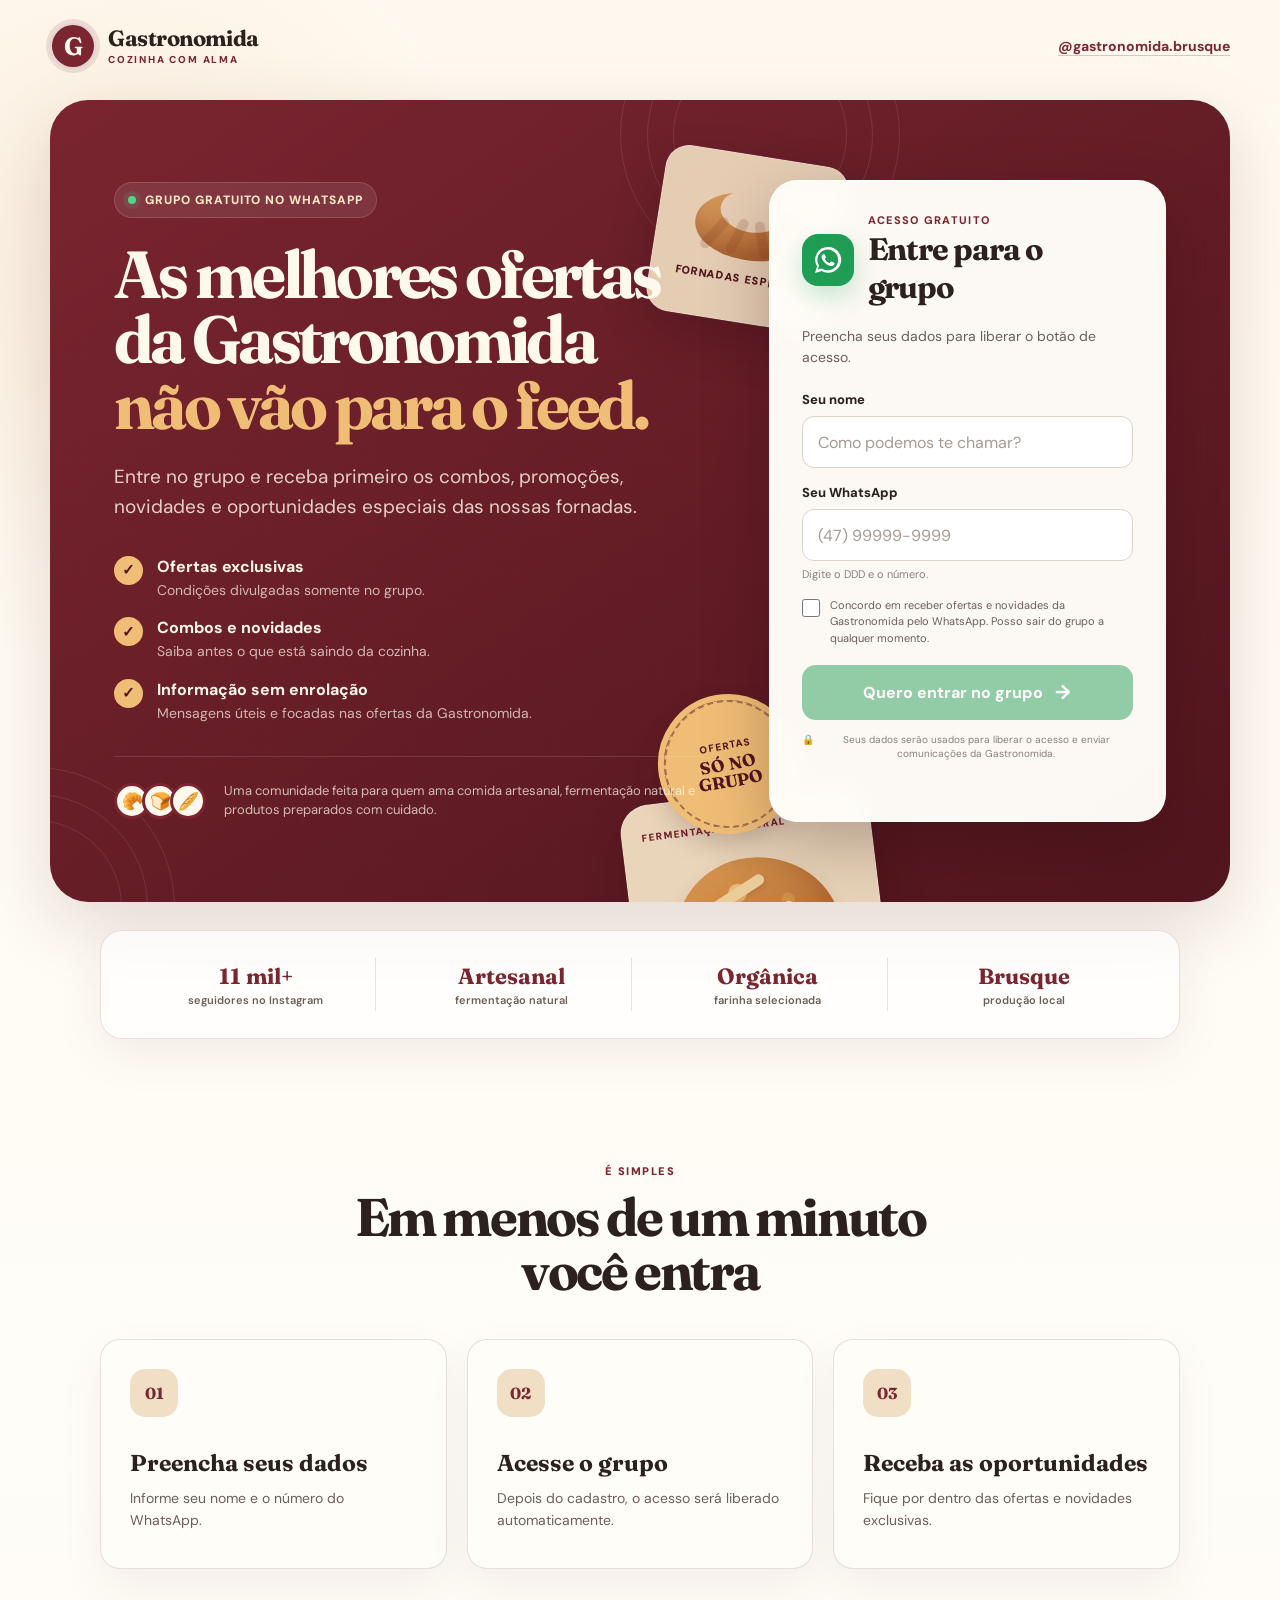
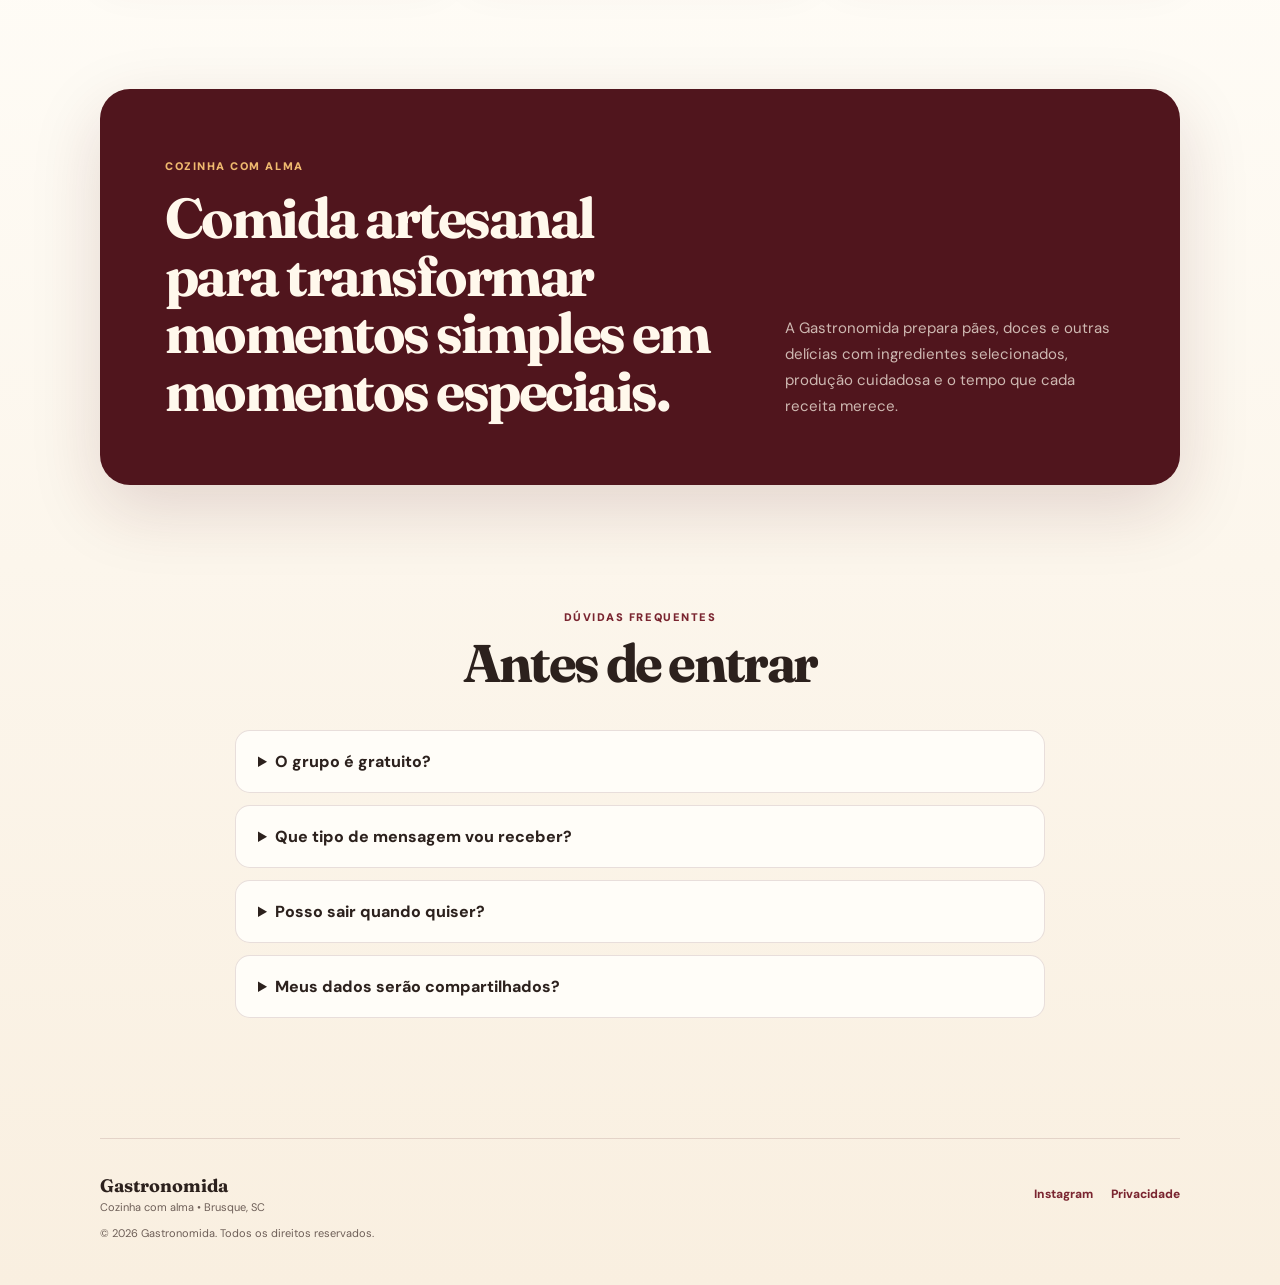
==== index.html @ 52306311 "Initial commit: landing page do grupo WhatsApp Gastronomida Landing page responsiva com formulário d" ====
<!DOCTYPE html>
<html lang="pt-BR">
<head>
  <meta charset="UTF-8">
  <meta name="viewport" content="width=device-width, initial-scale=1.0">
  <meta name="description" content="Entre no grupo exclusivo da Gastronomida e receba primeiro ofertas, combos, promoções e novidades das fornadas.">
  <meta name="theme-color" content="#7a2530">

  <meta property="og:title" content="Grupo exclusivo Gastronomida">
  <meta property="og:description" content="Ofertas, combos e novidades que chegam primeiro para quem está no grupo.">
  <meta property="og:type" content="website">

  <title>Grupo exclusivo | Gastronomida</title>

  <link rel="preconnect" href="https://fonts.googleapis.com">
  <link rel="preconnect" href="https://fonts.gstatic.com" crossorigin>
  <link href="https://fonts.googleapis.com/css2?family=DM+Sans:wght@400;500;600;700&family=Fraunces:opsz,wght@9..144,600;9..144,700&display=swap" rel="stylesheet">

  <link rel="stylesheet" href="styles.css">
</head>

<body>
  <noscript>
    <div class="noscript">
      Ative o JavaScript no navegador para preencher o cadastro e acessar o grupo.
    </div>
  </noscript>

  <header class="topbar">
    <a class="brand" href="https://www.instagram.com/gastronomida.brusque/" target="_blank" rel="noopener noreferrer" aria-label="Abrir o Instagram da Gastronomida">
      <span class="brand-mark" aria-hidden="true">G</span>
      <span class="brand-text">
        <strong>Gastronomida</strong>
        <small>Cozinha com alma</small>
      </span>
    </a>

    <a class="instagram-link" href="https://www.instagram.com/gastronomida.brusque/" target="_blank" rel="noopener noreferrer">
      @gastronomida.brusque
    </a>
  </header>

  <main>
    <section class="hero" aria-labelledby="hero-title">
      <div class="hero-copy">
        <div class="eyebrow">
          <span class="eyebrow-dot"></span>
          Grupo gratuito no WhatsApp
        </div>

        <h1 id="hero-title">
          As melhores ofertas da Gastronomida
          <em>não vão para o feed.</em>
        </h1>

        <p class="hero-subtitle">
          Entre no grupo e receba primeiro os combos, promoções, novidades
          e oportunidades especiais das nossas fornadas.
        </p>

        <ul class="benefit-list" aria-label="Vantagens do grupo">
          <li>
            <span class="check" aria-hidden="true">✓</span>
            <div>
              <strong>Ofertas exclusivas</strong>
              <span>Condições divulgadas somente no grupo.</span>
            </div>
          </li>
          <li>
            <span class="check" aria-hidden="true">✓</span>
            <div>
              <strong>Combos e novidades</strong>
              <span>Saiba antes o que está saindo da cozinha.</span>
            </div>
          </li>
          <li>
            <span class="check" aria-hidden="true">✓</span>
            <div>
              <strong>Informação sem enrolação</strong>
              <span>Mensagens úteis e focadas nas ofertas da Gastronomida.</span>
            </div>
          </li>
        </ul>

        <div class="trust-row">
          <div class="avatar-stack" aria-hidden="true">
            <span>🥐</span>
            <span>🍞</span>
            <span>🥖</span>
          </div>
          <p>
            Uma comunidade feita para quem ama comida artesanal,
            fermentação natural e produtos preparados com cuidado.
          </p>
        </div>
      </div>

      <aside class="form-card" aria-labelledby="form-title">
        <div class="form-card-header">
          <span class="whatsapp-badge" aria-hidden="true">
            <svg viewBox="0 0 32 32" role="img">
              <path fill="currentColor" d="M16.02 3A12.8 12.8 0 0 0 5.03 22.36L3 29l6.82-1.95A12.9 12.9 0 1 0 16.02 3Zm0 23.35c-2.02 0-3.99-.58-5.68-1.68l-.4-.24-4.05 1.16 1.2-3.93-.27-.41a10.38 10.38 0 1 1 9.2 5.1Zm5.7-7.78c-.31-.16-1.85-.91-2.14-1.02-.28-.1-.49-.16-.7.16-.2.31-.8 1.02-.98 1.23-.18.21-.36.24-.67.08-.31-.16-1.32-.49-2.52-1.56a9.42 9.42 0 0 1-1.75-2.18c-.18-.31-.02-.48.14-.64.14-.14.31-.36.47-.55.15-.18.2-.31.31-.52.1-.21.05-.39-.03-.55-.08-.16-.7-1.68-.95-2.3-.25-.6-.51-.52-.7-.53h-.6c-.21 0-.55.08-.83.39-.29.31-1.1 1.07-1.1 2.62 0 1.54 1.13 3.03 1.28 3.24.16.21 2.22 3.39 5.38 4.75.75.32 1.34.52 1.8.66.76.24 1.44.21 1.99.13.61-.09 1.85-.76 2.11-1.49.26-.73.26-1.36.18-1.49-.08-.13-.29-.21-.6-.36Z"/>
            </svg>
          </span>

          <div>
            <p class="form-kicker">Acesso gratuito</p>
            <h2 id="form-title">Entre para o grupo</h2>
          </div>
        </div>

        <p class="form-intro">
          Preencha seus dados para liberar o botão de acesso.
        </p>

        <form id="lead-form" novalidate>
          <div class="field">
            <label for="name">Seu nome</label>
            <input
              id="name"
              name="name"
              type="text"
              autocomplete="name"
              placeholder="Como podemos te chamar?"
              minlength="2"
              maxlength="80"
              required
              aria-describedby="name-error"
            >
            <small class="field-error" id="name-error" aria-live="polite"></small>
          </div>

          <div class="field">
            <label for="phone">Seu WhatsApp</label>
            <input
              id="phone"
              name="phone"
              type="tel"
              inputmode="numeric"
              autocomplete="tel"
              placeholder="(47) 99999-9999"
              maxlength="15"
              required
              aria-describedby="phone-help phone-error"
            >
            <small class="field-help" id="phone-help">Digite o DDD e o número.</small>
            <small class="field-error" id="phone-error" aria-live="polite"></small>
          </div>

          <div class="consent-row">
            <input id="consent" name="consent" type="checkbox" required>
            <label for="consent">
              Concordo em receber ofertas e novidades da Gastronomida pelo WhatsApp.
              Posso sair do grupo a qualquer momento.
            </label>
          </div>

          <div class="honeypot" aria-hidden="true">
            <label for="website">Não preencha este campo</label>
            <input id="website" name="website" type="text" tabindex="-1" autocomplete="off">
          </div>

          <button class="submit-button" id="submit-button" type="submit" disabled>
            <span class="button-label">Quero entrar no grupo</span>
            <span class="button-icon" aria-hidden="true">→</span>
            <span class="button-loader" aria-hidden="true"></span>
          </button>

          <p class="secure-note">
            <span aria-hidden="true">🔒</span>
            Seus dados serão usados para liberar o acesso e enviar comunicações da Gastronomida.
          </p>

          <div class="form-message" id="form-message" role="status" aria-live="polite"></div>
        </form>
      </aside>

      <div class="hero-art" aria-hidden="true">
        <span class="grain grain-one"></span>
        <span class="grain grain-two"></span>

        <div class="bread-card bread-card-main">
          <span class="bread-label">Fermentação natural</span>
          <div class="bread bread-round">
            <i></i><i></i><i></i>
          </div>
          <span class="bread-caption">Feito com tempo, cuidado e alma.</span>
        </div>

        <div class="bread-card bread-card-small">
          <div class="croissant">
            <i></i><i></i><i></i><i></i>
          </div>
          <span>Fornadas especiais</span>
        </div>

        <div class="floating-stamp">
          <span>OFERTAS</span>
          <strong>SÓ NO GRUPO</strong>
        </div>
      </div>
    </section>

    <section class="social-proof" aria-label="Destaques da Gastronomida">
      <article>
        <strong>11 mil+</strong>
        <span>seguidores no Instagram</span>
      </article>
      <article>
        <strong>Artesanal</strong>
        <span>fermentação natural</span>
      </article>
      <article>
        <strong>Orgânica</strong>
        <span>farinha selecionada</span>
      </article>
      <article>
        <strong>Brusque</strong>
        <span>produção local</span>
      </article>
    </section>

    <section class="how-it-works" aria-labelledby="how-title">
      <div class="section-heading">
        <span>É simples</span>
        <h2 id="how-title">Em menos de um minuto você entra</h2>
      </div>

      <div class="steps">
        <article>
          <span class="step-number">01</span>
          <h3>Preencha seus dados</h3>
          <p>Informe seu nome e o número do WhatsApp.</p>
        </article>

        <article>
          <span class="step-number">02</span>
          <h3>Acesse o grupo</h3>
          <p>Depois do cadastro, o acesso será liberado automaticamente.</p>
        </article>

        <article>
          <span class="step-number">03</span>
          <h3>Receba as oportunidades</h3>
          <p>Fique por dentro das ofertas e novidades exclusivas.</p>
        </article>
      </div>
    </section>

    <section class="brand-section">
      <div>
        <span class="section-tag">Cozinha com alma</span>
        <h2>Comida artesanal para transformar momentos simples em momentos especiais.</h2>
      </div>

      <p>
        A Gastronomida prepara pães, doces e outras delícias com ingredientes
        selecionados, produção cuidadosa e o tempo que cada receita merece.
      </p>
    </section>

    <section class="faq" aria-labelledby="faq-title">
      <div class="section-heading">
        <span>Dúvidas frequentes</span>
        <h2 id="faq-title">Antes de entrar</h2>
      </div>

      <div class="faq-list">
        <details>
          <summary>O grupo é gratuito?</summary>
          <p>Sim. O acesso ao grupo é gratuito.</p>
        </details>

        <details>
          <summary>Que tipo de mensagem vou receber?</summary>
          <p>Ofertas, combos, promoções, novidades e informações relacionadas à Gastronomida.</p>
        </details>

        <details>
          <summary>Posso sair quando quiser?</summary>
          <p>Sim. Você pode sair do grupo diretamente pelo WhatsApp a qualquer momento.</p>
        </details>

        <details>
          <summary>Meus dados serão compartilhados?</summary>
          <p>
            Os dados informados devem ser usados pela Gastronomida para gerenciar o acesso
            e as comunicações desta ação, conforme a política de privacidade adotada pela empresa.
          </p>
        </details>
      </div>
    </section>
  </main>

  <footer>
    <div>
      <strong>Gastronomida</strong>
      <span>Cozinha com alma • Brusque, SC</span>
    </div>

    <div class="footer-links">
      <a href="https://www.instagram.com/gastronomida.brusque/" target="_blank" rel="noopener noreferrer">Instagram</a>
      <button type="button" id="privacy-button">Privacidade</button>
    </div>

    <small>© <span id="current-year"></span> Gastronomida. Todos os direitos reservados.</small>
  </footer>

  <div class="modal" id="privacy-modal" aria-hidden="true" role="dialog" aria-modal="true" aria-labelledby="privacy-title">
    <div class="modal-backdrop" data-close-modal></div>
    <div class="modal-content">
      <button class="modal-close" type="button" aria-label="Fechar" data-close-modal>×</button>
      <h2 id="privacy-title">Aviso de privacidade</h2>
      <p>
        Ao enviar o formulário, você autoriza a Gastronomida a utilizar seu nome,
        telefone e dados de origem da campanha para liberar o acesso ao grupo,
        mensurar esta ação e enviar ofertas e novidades pelo WhatsApp.
      </p>
      <p>
        Você pode deixar o grupo a qualquer momento. Para solicitar correção ou
        exclusão dos dados armazenados, entre em contato com a Gastronomida pelo Instagram.
      </p>
      <button class="secondary-button" type="button" data-close-modal>Entendi</button>
    </div>
  </div>

  <div class="modal" id="success-modal" aria-hidden="true" role="dialog" aria-modal="true" aria-labelledby="success-title">
    <div class="modal-backdrop"></div>
    <div class="modal-content success-content">
      <span class="success-icon" aria-hidden="true">✓</span>
      <h2 id="success-title">Cadastro realizado!</h2>
      <p>Estamos abrindo o grupo do WhatsApp para você.</p>
      <p class="countdown-text">
        Redirecionamento em <strong id="countdown">3</strong> segundos.
      </p>
      <a class="submit-button manual-access" id="manual-access" href="#" rel="noopener">
        Entrar no grupo agora
        <span aria-hidden="true">→</span>
      </a>
    </div>
  </div>

  <script src="script.js"></script>
</body>
</html>
---- styles.css ----
:root {
  --wine: #7a2530;
  --wine-dark: #50151d;
  --wine-soft: #a94954;
  --cream: #fff8ec;
  --cream-dark: #f1dfc5;
  --paper: #fffdf8;
  --ink: #2c211d;
  --muted: #6d5e57;
  --gold: #c8893d;
  --green: #1f9d55;
  --green-dark: #14743e;
  --line: rgba(80, 21, 29, 0.13);
  --shadow: 0 24px 70px rgba(80, 21, 29, 0.15);
  --radius-lg: 32px;
  --radius-md: 20px;
  --radius-sm: 12px;
  --font-body: "DM Sans", sans-serif;
  --font-display: "Fraunces", serif;
}

* {
  box-sizing: border-box;
}

html {
  scroll-behavior: smooth;
}

body {
  margin: 0;
  color: var(--ink);
  background:
    radial-gradient(circle at 10% 10%, rgba(200, 137, 61, 0.12), transparent 24rem),
    linear-gradient(180deg, #fff9ef 0%, #fffdf8 50%, #f9efe0 100%);
  font-family: var(--font-body);
  -webkit-font-smoothing: antialiased;
}

body.modal-open {
  overflow: hidden;
}

button,
input {
  font: inherit;
}

a {
  color: inherit;
}

.noscript {
  padding: 12px 20px;
  color: white;
  background: var(--wine-dark);
  text-align: center;
  font-weight: 700;
}

.topbar {
  width: min(1180px, calc(100% - 40px));
  margin: 0 auto;
  min-height: 92px;
  display: flex;
  align-items: center;
  justify-content: space-between;
  gap: 24px;
}

.brand {
  display: inline-flex;
  align-items: center;
  gap: 12px;
  text-decoration: none;
}

.brand-mark {
  width: 46px;
  height: 46px;
  border-radius: 50%;
  display: grid;
  place-items: center;
  color: var(--cream);
  background: var(--wine);
  border: 2px solid rgba(255, 255, 255, 0.8);
  box-shadow: 0 0 0 4px rgba(122, 37, 48, 0.12);
  font-family: var(--font-display);
  font-size: 25px;
  font-weight: 700;
}

.brand-text {
  display: grid;
  line-height: 1;
}

.brand-text strong {
  font-family: var(--font-display);
  font-size: 22px;
  letter-spacing: -0.02em;
}

.brand-text small {
  margin-top: 6px;
  color: var(--wine);
  font-size: 10px;
  font-weight: 800;
  letter-spacing: 0.18em;
  text-transform: uppercase;
}

.instagram-link {
  color: var(--wine);
  font-size: 14px;
  font-weight: 700;
  text-decoration: none;
  border-bottom: 1px solid rgba(122, 37, 48, 0.25);
}

.hero {
  position: relative;
  isolation: isolate;
  width: min(1180px, calc(100% - 40px));
  min-height: 700px;
  margin: 8px auto 0;
  padding: 80px 64px;
  display: grid;
  grid-template-columns: minmax(0, 1.07fr) minmax(360px, 0.72fr);
  gap: 64px;
  align-items: center;
  overflow: hidden;
  color: var(--cream);
  background:
    linear-gradient(145deg, rgba(122, 37, 48, 0.98), rgba(80, 21, 29, 0.98)),
    var(--wine);
  border-radius: 38px;
  box-shadow: var(--shadow);
}

.hero::before {
  content: "";
  position: absolute;
  z-index: -2;
  inset: 0;
  opacity: 0.28;
  background-image:
    linear-gradient(90deg, rgba(255,255,255,.025) 1px, transparent 1px),
    linear-gradient(rgba(255,255,255,.025) 1px, transparent 1px);
  background-size: 36px 36px;
}

.hero-copy {
  position: relative;
  z-index: 3;
}

.eyebrow {
  width: fit-content;
  margin-bottom: 24px;
  padding: 9px 13px;
  display: flex;
  align-items: center;
  gap: 9px;
  color: #ffe9c8;
  background: rgba(255, 255, 255, 0.09);
  border: 1px solid rgba(255, 255, 255, 0.13);
  border-radius: 999px;
  font-size: 12px;
  font-weight: 800;
  letter-spacing: 0.08em;
  text-transform: uppercase;
}

.eyebrow-dot {
  width: 8px;
  height: 8px;
  border-radius: 50%;
  background: #54d484;
  box-shadow: 0 0 0 5px rgba(84, 212, 132, 0.12);
}

h1,
h2,
h3,
p {
  margin-top: 0;
}

.hero h1 {
  max-width: 650px;
  margin-bottom: 24px;
  font-family: var(--font-display);
  font-size: clamp(48px, 5.2vw, 75px);
  line-height: 0.98;
  letter-spacing: -0.055em;
}

.hero h1 em {
  display: block;
  color: #f0bd76;
  font-style: normal;
}

.hero-subtitle {
  max-width: 590px;
  margin-bottom: 34px;
  color: rgba(255, 248, 236, 0.82);
  font-size: 19px;
  line-height: 1.58;
}

.benefit-list {
  max-width: 570px;
  margin: 0;
  padding: 0;
  display: grid;
  gap: 17px;
  list-style: none;
}

.benefit-list li {
  display: flex;
  gap: 14px;
  align-items: flex-start;
}

.check {
  flex: 0 0 auto;
  width: 29px;
  height: 29px;
  display: grid;
  place-items: center;
  color: var(--wine-dark);
  background: #f0bd76;
  border-radius: 50%;
  font-size: 15px;
  font-weight: 900;
}

.benefit-list div {
  display: grid;
  gap: 3px;
}

.benefit-list strong {
  font-size: 16px;
}

.benefit-list span:not(.check) {
  color: rgba(255, 248, 236, 0.7);
  font-size: 14px;
  line-height: 1.45;
}

.trust-row {
  max-width: 590px;
  margin-top: 33px;
  padding-top: 25px;
  display: flex;
  gap: 18px;
  align-items: center;
  border-top: 1px solid rgba(255, 255, 255, 0.12);
}

.trust-row p {
  margin-bottom: 0;
  color: rgba(255, 248, 236, 0.72);
  font-size: 13px;
  line-height: 1.45;
}

.avatar-stack {
  display: flex;
  flex: 0 0 auto;
}

.avatar-stack span {
  width: 36px;
  height: 36px;
  margin-left: -8px;
  display: grid;
  place-items: center;
  background: var(--cream);
  border: 3px solid var(--wine);
  border-radius: 50%;
  font-size: 17px;
}

.avatar-stack span:first-child {
  margin-left: 0;
}

.form-card {
  position: relative;
  z-index: 4;
  padding: 32px;
  color: var(--ink);
  background: rgba(255, 253, 248, 0.98);
  border: 1px solid rgba(255, 255, 255, 0.65);
  border-radius: 28px;
  box-shadow: 0 24px 65px rgba(35, 8, 13, 0.26);
  backdrop-filter: blur(14px);
}

.form-card-header {
  display: flex;
  gap: 14px;
  align-items: center;
}

.whatsapp-badge {
  flex: 0 0 auto;
  width: 52px;
  height: 52px;
  padding: 10px;
  display: grid;
  place-items: center;
  color: white;
  background: var(--green);
  border-radius: 16px;
  box-shadow: 0 10px 24px rgba(31, 157, 85, 0.24);
}

.whatsapp-badge svg {
  width: 100%;
  height: 100%;
}

.form-kicker {
  margin-bottom: 3px;
  color: var(--wine);
  font-size: 11px;
  font-weight: 800;
  letter-spacing: 0.12em;
  text-transform: uppercase;
}

.form-card h2 {
  margin-bottom: 0;
  font-family: var(--font-display);
  font-size: 31px;
  letter-spacing: -0.035em;
}

.form-intro {
  margin: 20px 0 23px;
  color: var(--muted);
  font-size: 14px;
  line-height: 1.5;
}

.field {
  margin-bottom: 16px;
}

.field label {
  margin-bottom: 8px;
  display: block;
  font-size: 13px;
  font-weight: 800;
}

.field input {
  width: 100%;
  height: 52px;
  padding: 0 15px;
  color: var(--ink);
  background: #fff;
  border: 1px solid #ded3c8;
  border-radius: var(--radius-sm);
  outline: none;
  transition: border-color 160ms ease, box-shadow 160ms ease, transform 160ms ease;
}

.field input::placeholder {
  color: #a89b92;
}

.field input:focus {
  border-color: var(--wine-soft);
  box-shadow: 0 0 0 4px rgba(122, 37, 48, 0.1);
}

.field input.is-invalid {
  border-color: #b52e35;
  box-shadow: 0 0 0 4px rgba(181, 46, 53, 0.08);
}

.field-help,
.field-error {
  margin-top: 6px;
  display: block;
  font-size: 11px;
}

.field-help {
  color: #8e8179;
}

.field-error {
  color: #a5222a;
  font-weight: 700;
}

.consent-row {
  margin: 5px 0 19px;
  display: grid;
  grid-template-columns: 18px 1fr;
  gap: 10px;
  align-items: flex-start;
}

.consent-row input {
  width: 18px;
  height: 18px;
  margin: 2px 0 0;
  accent-color: var(--wine);
}

.consent-row label {
  color: var(--muted);
  font-size: 11px;
  line-height: 1.48;
}

.honeypot {
  position: absolute !important;
  width: 1px !important;
  height: 1px !important;
  overflow: hidden !important;
  clip: rect(0, 0, 0, 0) !important;
  white-space: nowrap !important;
}

.submit-button {
  width: 100%;
  min-height: 55px;
  padding: 0 18px;
  display: flex;
  align-items: center;
  justify-content: center;
  gap: 12px;
  color: #fff;
  background: var(--green);
  border: 0;
  border-radius: 14px;
  box-shadow: 0 12px 28px rgba(31, 157, 85, 0.25);
  cursor: pointer;
  font-weight: 800;
  text-decoration: none;
  transition: transform 160ms ease, background 160ms ease, opacity 160ms ease, box-shadow 160ms ease;
}

.submit-button:not(:disabled):hover {
  transform: translateY(-2px);
  background: var(--green-dark);
  box-shadow: 0 16px 34px rgba(31, 157, 85, 0.3);
}

.submit-button:disabled {
  opacity: 0.48;
  cursor: not-allowed;
  box-shadow: none;
}

.button-icon {
  font-size: 20px;
  transition: transform 160ms ease;
}

.submit-button:not(:disabled):hover .button-icon {
  transform: translateX(3px);
}

.button-loader {
  width: 19px;
  height: 19px;
  display: none;
  border: 2px solid rgba(255,255,255,.45);
  border-top-color: white;
  border-radius: 50%;
  animation: spin 700ms linear infinite;
}

.submit-button.is-loading .button-label,
.submit-button.is-loading .button-icon {
  display: none;
}

.submit-button.is-loading .button-loader {
  display: block;
}

@keyframes spin {
  to { transform: rotate(360deg); }
}

.secure-note {
  margin: 13px auto 0;
  display: flex;
  justify-content: center;
  gap: 6px;
  color: #8b7f77;
  font-size: 10px;
  line-height: 1.4;
  text-align: center;
}

.form-message {
  min-height: 18px;
  margin-top: 10px;
  color: #a5222a;
  font-size: 12px;
  font-weight: 700;
  text-align: center;
}

.hero-art {
  position: absolute;
  z-index: 1;
  inset: 0;
  pointer-events: none;
  overflow: hidden;
}

.grain {
  position: absolute;
  width: 280px;
  height: 280px;
  border: 1px solid rgba(255,255,255,.1);
  border-radius: 50%;
}

.grain::before,
.grain::after {
  content: "";
  position: absolute;
  border: inherit;
  border-radius: inherit;
}

.grain::before {
  inset: 26px;
}

.grain::after {
  inset: 52px;
}

.grain-one {
  top: -105px;
  right: 28%;
}

.grain-two {
  left: -155px;
  bottom: -145px;
}

.bread-card {
  position: absolute;
  color: var(--ink);
  background: #f6e5c7;
  border: 1px solid rgba(255,255,255,.4);
  box-shadow: 0 18px 50px rgba(28, 5, 10, 0.24);
  transform: rotate(-7deg);
}

.bread-card-main {
  width: 250px;
  height: 305px;
  right: 345px;
  bottom: -195px;
  padding: 19px;
  border-radius: 29px;
  opacity: .92;
}

.bread-label {
  color: var(--wine);
  font-size: 10px;
  font-weight: 900;
  letter-spacing: .11em;
  text-transform: uppercase;
}

.bread-round {
  position: relative;
  width: 165px;
  height: 135px;
  margin: 24px auto 18px;
  background:
    radial-gradient(circle at 40% 25%, #f4ca83 0 6%, transparent 7%),
    radial-gradient(circle at 70% 34%, #d99b4e 0 4%, transparent 5%),
    radial-gradient(circle at 54% 62%, #f7d79b 0 5%, transparent 6%),
    linear-gradient(145deg, #e4a657, #b9682e);
  border-radius: 48% 52% 45% 55% / 56% 58% 42% 44%;
  box-shadow:
    inset -14px -18px 30px rgba(98, 42, 15, .22),
    0 14px 22px rgba(89, 39, 17, .18);
}

.bread-round i {
  position: absolute;
  top: 31px;
  width: 72px;
  height: 11px;
  background: #f8dda6;
  border-radius: 999px;
  transform: rotate(-26deg);
  box-shadow: 0 3px 4px rgba(96, 43, 17, .15);
}

.bread-round i:nth-child(1) { left: 25px; }
.bread-round i:nth-child(2) { left: 52px; top: 61px; }
.bread-round i:nth-child(3) { left: 75px; top: 91px; }

.bread-caption {
  display: block;
  font-family: var(--font-display);
  font-size: 19px;
  line-height: 1.1;
}

.bread-card-small {
  width: 185px;
  height: 168px;
  top: 55px;
  right: 390px;
  padding: 18px;
  display: grid;
  align-content: center;
  justify-items: center;
  gap: 12px;
  border-radius: 24px;
  transform: rotate(9deg);
  opacity: .88;
}

.bread-card-small span {
  color: var(--wine-dark);
  font-size: 11px;
  font-weight: 900;
  letter-spacing: .07em;
  text-transform: uppercase;
}

.croissant {
  position: relative;
  width: 110px;
  height: 67px;
  background: linear-gradient(160deg, #eab668, #b6652d);
  border-radius: 50% 50% 48% 48%;
  box-shadow: inset 0 -12px 18px rgba(89, 35, 11, .16);
}

.croissant::before {
  content: "";
  position: absolute;
  width: 64px;
  height: 42px;
  left: 23px;
  top: -3px;
  background: #f6e5c7;
  border-radius: 50%;
}

.croissant i {
  position: absolute;
  top: 26px;
  width: 10px;
  height: 38px;
  background: rgba(125, 57, 22, .18);
  border-radius: 999px;
  transform: rotate(18deg);
}

.croissant i:nth-child(1) { left: 16px; transform: rotate(33deg); }
.croissant i:nth-child(2) { left: 39px; }
.croissant i:nth-child(3) { left: 64px; transform: rotate(-18deg); }
.croissant i:nth-child(4) { left: 87px; transform: rotate(-33deg); }

.floating-stamp {
  position: absolute;
  left: 52%;
  bottom: 74px;
  width: 128px;
  height: 128px;
  display: grid;
  place-content: center;
  color: var(--wine-dark);
  background: #f0bd76;
  border: 2px dashed rgba(80,21,29,.45);
  outline: 6px solid #f0bd76;
  border-radius: 50%;
  text-align: center;
  transform: rotate(-10deg);
  box-shadow: 0 13px 30px rgba(41, 7, 13, .25);
}

.floating-stamp span {
  font-size: 10px;
  font-weight: 800;
  letter-spacing: .12em;
}

.floating-stamp strong {
  max-width: 85px;
  margin: 3px auto 0;
  font-family: var(--font-display);
  font-size: 17px;
  line-height: 1;
}

.social-proof {
  width: min(1080px, calc(100% - 40px));
  margin: 28px auto 0;
  padding: 27px 35px;
  display: grid;
  grid-template-columns: repeat(4, 1fr);
  gap: 16px;
  background: rgba(255,255,255,.68);
  border: 1px solid var(--line);
  border-radius: 22px;
  box-shadow: 0 15px 50px rgba(80,21,29,.07);
  backdrop-filter: blur(12px);
}

.social-proof article {
  padding: 4px 22px;
  display: grid;
  gap: 3px;
  border-right: 1px solid var(--line);
  text-align: center;
}

.social-proof article:last-child {
  border-right: 0;
}

.social-proof strong {
  color: var(--wine);
  font-family: var(--font-display);
  font-size: 22px;
}

.social-proof span {
  color: var(--muted);
  font-size: 11px;
  font-weight: 600;
}

.how-it-works,
.faq {
  width: min(1080px, calc(100% - 40px));
  margin: 120px auto 0;
}

.section-heading {
  margin-bottom: 40px;
  text-align: center;
}

.section-heading > span,
.section-tag {
  color: var(--wine);
  font-size: 11px;
  font-weight: 900;
  letter-spacing: .14em;
  text-transform: uppercase;
}

.section-heading h2 {
  max-width: 680px;
  margin: 10px auto 0;
  font-family: var(--font-display);
  font-size: clamp(35px, 5vw, 53px);
  line-height: 1.03;
  letter-spacing: -.045em;
}

.steps {
  display: grid;
  grid-template-columns: repeat(3, 1fr);
  gap: 20px;
}

.steps article {
  min-height: 230px;
  padding: 29px;
  background: var(--paper);
  border: 1px solid var(--line);
  border-radius: var(--radius-md);
  box-shadow: 0 17px 45px rgba(80,21,29,.06);
}

.step-number {
  width: 48px;
  height: 48px;
  margin-bottom: 32px;
  display: grid;
  place-items: center;
  color: var(--wine);
  background: var(--cream-dark);
  border-radius: 15px;
  font-family: var(--font-display);
  font-weight: 700;
}

.steps h3 {
  margin-bottom: 10px;
  font-family: var(--font-display);
  font-size: 23px;
}

.steps p {
  margin-bottom: 0;
  color: var(--muted);
  font-size: 14px;
  line-height: 1.6;
}

.brand-section {
  width: min(1080px, calc(100% - 40px));
  margin: 120px auto 0;
  padding: 65px;
  display: grid;
  grid-template-columns: 1.25fr .75fr;
  gap: 70px;
  align-items: end;
  color: var(--cream);
  background: var(--wine-dark);
  border-radius: 30px;
  box-shadow: var(--shadow);
}

.brand-section h2 {
  max-width: 650px;
  margin: 14px 0 0;
  font-family: var(--font-display);
  font-size: clamp(35px, 4.8vw, 56px);
  line-height: 1.03;
  letter-spacing: -.045em;
}

.brand-section .section-tag {
  color: #efb96f;
}

.brand-section p {
  margin-bottom: 0;
  color: rgba(255,248,236,.72);
  font-size: 15px;
  line-height: 1.75;
}

.faq {
  margin-bottom: 120px;
}

.faq-list {
  max-width: 810px;
  margin: 0 auto;
  display: grid;
  gap: 12px;
}

.faq details {
  padding: 0 22px;
  background: var(--paper);
  border: 1px solid var(--line);
  border-radius: 15px;
}

.faq summary {
  padding: 20px 0;
  cursor: pointer;
  font-weight: 800;
}

.faq details p {
  margin: -3px 0 21px;
  color: var(--muted);
  font-size: 14px;
  line-height: 1.65;
}

footer {
  width: min(1080px, calc(100% - 40px));
  margin: 0 auto;
  padding: 35px 0 45px;
  display: grid;
  grid-template-columns: 1fr auto;
  gap: 12px 30px;
  align-items: center;
  border-top: 1px solid var(--line);
}

footer > div:first-child {
  display: grid;
  gap: 3px;
}

footer strong {
  font-family: var(--font-display);
  font-size: 18px;
}

footer span,
footer small {
  color: var(--muted);
  font-size: 11px;
}

.footer-links {
  display: flex;
  gap: 18px;
}

.footer-links a,
.footer-links button {
  padding: 0;
  color: var(--wine);
  background: none;
  border: 0;
  cursor: pointer;
  font-size: 12px;
  font-weight: 800;
  text-decoration: none;
}

footer small {
  grid-column: 1 / -1;
}

.modal {
  position: fixed;
  z-index: 100;
  inset: 0;
  padding: 20px;
  display: none;
  align-items: center;
  justify-content: center;
}

.modal.is-open {
  display: flex;
}

.modal-backdrop {
  position: absolute;
  inset: 0;
  background: rgba(30, 12, 14, .66);
  backdrop-filter: blur(7px);
}

.modal-content {
  position: relative;
  z-index: 1;
  width: min(520px, 100%);
  max-height: calc(100vh - 40px);
  padding: 35px;
  overflow-y: auto;
  background: var(--paper);
  border-radius: 24px;
  box-shadow: 0 25px 80px rgba(0,0,0,.28);
}

.modal-content h2 {
  margin-bottom: 17px;
  font-family: var(--font-display);
  font-size: 34px;
  letter-spacing: -.04em;
}

.modal-content p {
  color: var(--muted);
  font-size: 14px;
  line-height: 1.65;
}

.modal-close {
  position: absolute;
  top: 14px;
  right: 16px;
  width: 35px;
  height: 35px;
  color: var(--muted);
  background: #f2e9dd;
  border: 0;
  border-radius: 50%;
  cursor: pointer;
  font-size: 23px;
}

.secondary-button {
  margin-top: 8px;
  padding: 12px 17px;
  color: var(--wine);
  background: var(--cream-dark);
  border: 0;
  border-radius: 11px;
  cursor: pointer;
  font-weight: 800;
}

.success-content {
  text-align: center;
}

.success-icon {
  width: 65px;
  height: 65px;
  margin: 0 auto 20px;
  display: grid;
  place-items: center;
  color: white;
  background: var(--green);
  border-radius: 50%;
  font-size: 29px;
  font-weight: 900;
  box-shadow: 0 12px 28px rgba(31,157,85,.25);
}

.countdown-text {
  font-size: 12px !important;
}

.manual-access {
  margin-top: 20px;
}

@media (max-width: 1020px) {
  .hero {
    min-height: auto;
    padding: 60px 42px;
    grid-template-columns: 1fr;
  }

  .hero-copy {
    max-width: 720px;
  }

  .form-card {
    max-width: 520px;
  }

  .bread-card-main {
    right: 15px;
    bottom: -150px;
  }

  .bread-card-small {
    top: 95px;
    right: 20px;
  }

  .floating-stamp {
    left: auto;
    right: 270px;
    bottom: 52px;
  }

  .brand-section {
    grid-template-columns: 1fr;
    gap: 28px;
    align-items: start;
  }
}

@media (max-width: 760px) {
  .topbar {
    width: min(100% - 28px, 1180px);
    min-height: 78px;
  }

  .brand-text strong {
    font-size: 19px;
  }

  .instagram-link {
    display: none;
  }

  .hero {
    width: min(100% - 20px, 1180px);
    margin-top: 0;
    padding: 46px 18px 18px;
    border-radius: 27px;
    gap: 40px;
  }

  .hero h1 {
    font-size: clamp(43px, 13vw, 61px);
  }

  .hero-subtitle {
    font-size: 17px;
  }

  .trust-row {
    align-items: flex-start;
  }

  .form-card {
    padding: 25px 18px;
    border-radius: 22px;
  }

  .hero-art {
    display: none;
  }

  .social-proof {
    width: min(100% - 28px, 1080px);
    padding: 20px 10px;
    grid-template-columns: repeat(2, 1fr);
  }

  .social-proof article {
    padding: 12px 5px;
  }

  .social-proof article:nth-child(2) {
    border-right: 0;
  }

  .social-proof article:nth-child(-n+2) {
    border-bottom: 1px solid var(--line);
  }

  .how-it-works,
  .faq {
    width: min(100% - 28px, 1080px);
    margin-top: 85px;
  }

  .steps {
    grid-template-columns: 1fr;
  }

  .steps article {
    min-height: auto;
  }

  .brand-section {
    width: min(100% - 20px, 1080px);
    margin-top: 85px;
    padding: 43px 24px;
    border-radius: 25px;
  }

  .faq {
    margin-bottom: 85px;
  }

  footer {
    width: min(100% - 28px, 1080px);
    grid-template-columns: 1fr;
  }

  footer small {
    grid-column: auto;
  }
}

@media (prefers-reduced-motion: reduce) {
  *,
  *::before,
  *::after {
    scroll-behavior: auto !important;
    animation-duration: .01ms !important;
    animation-iteration-count: 1 !important;
    transition-duration: .01ms !important;
  }
}
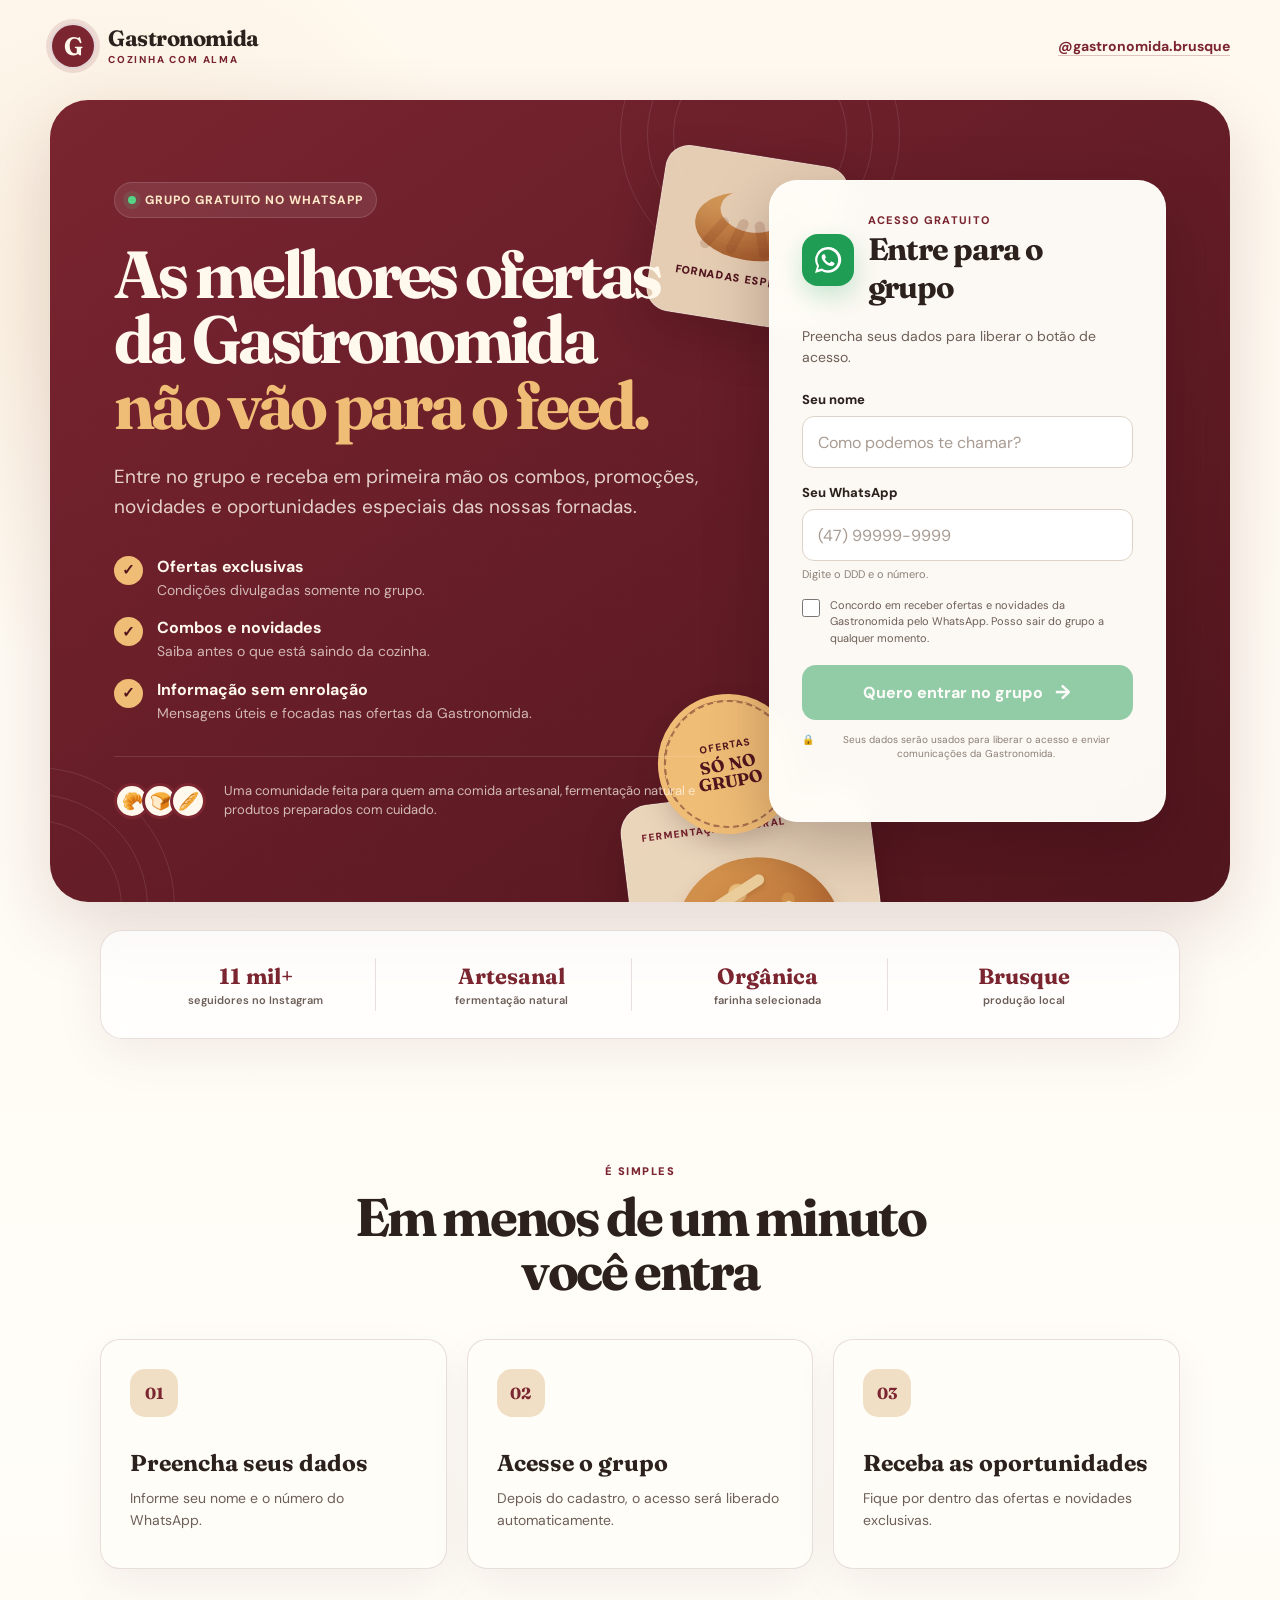
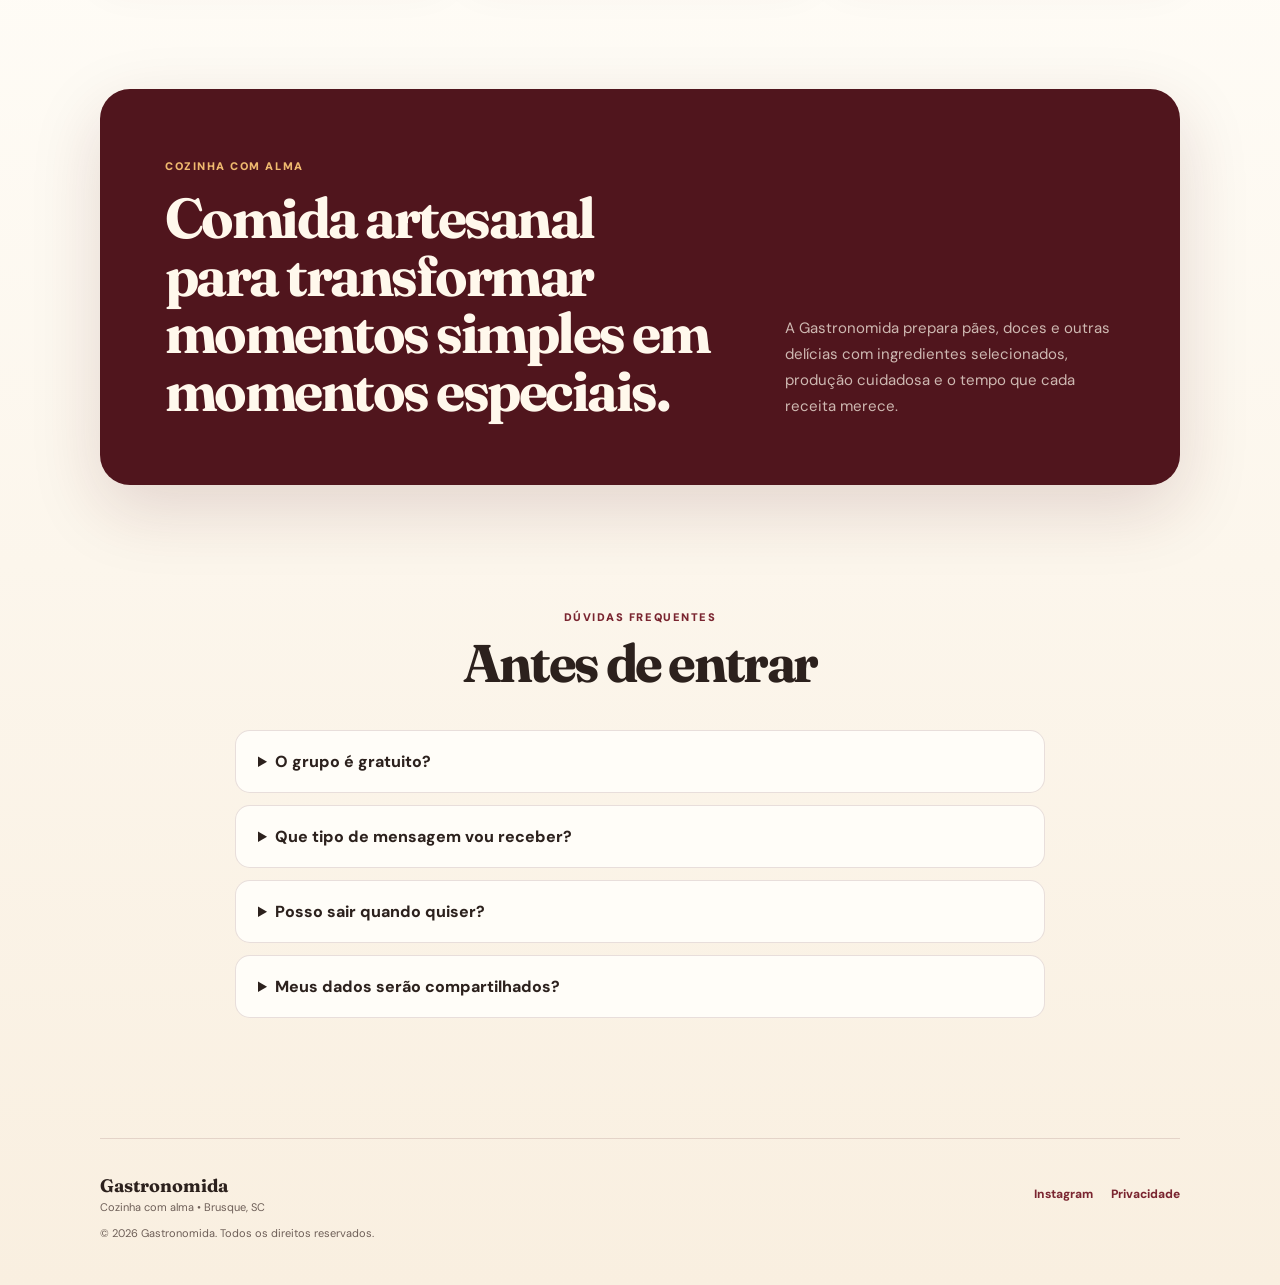
==== commit 3638dcbe: "Ajusta copy: "receba primeiro" → "receba em primeira mão" Alteração no hero subtitle para melhorar a" ====
--- a/index.html
+++ b/index.html
@@ -53,9 +53,7 @@
           <em>não vão para o feed.</em>
         </h1>
 
-        <p class="hero-subtitle">
-          Entre no grupo e receba primeiro os combos, promoções, novidades
-          e oportunidades especiais das nossas fornadas.
+        <p class="hero-subtitle">Entre no grupo e receba em primeira mão os combos, promoções, novidades e oportunidades especiais das nossas fornadas.
         </p>
 
         <ul class="benefit-list" aria-label="Vantagens do grupo">
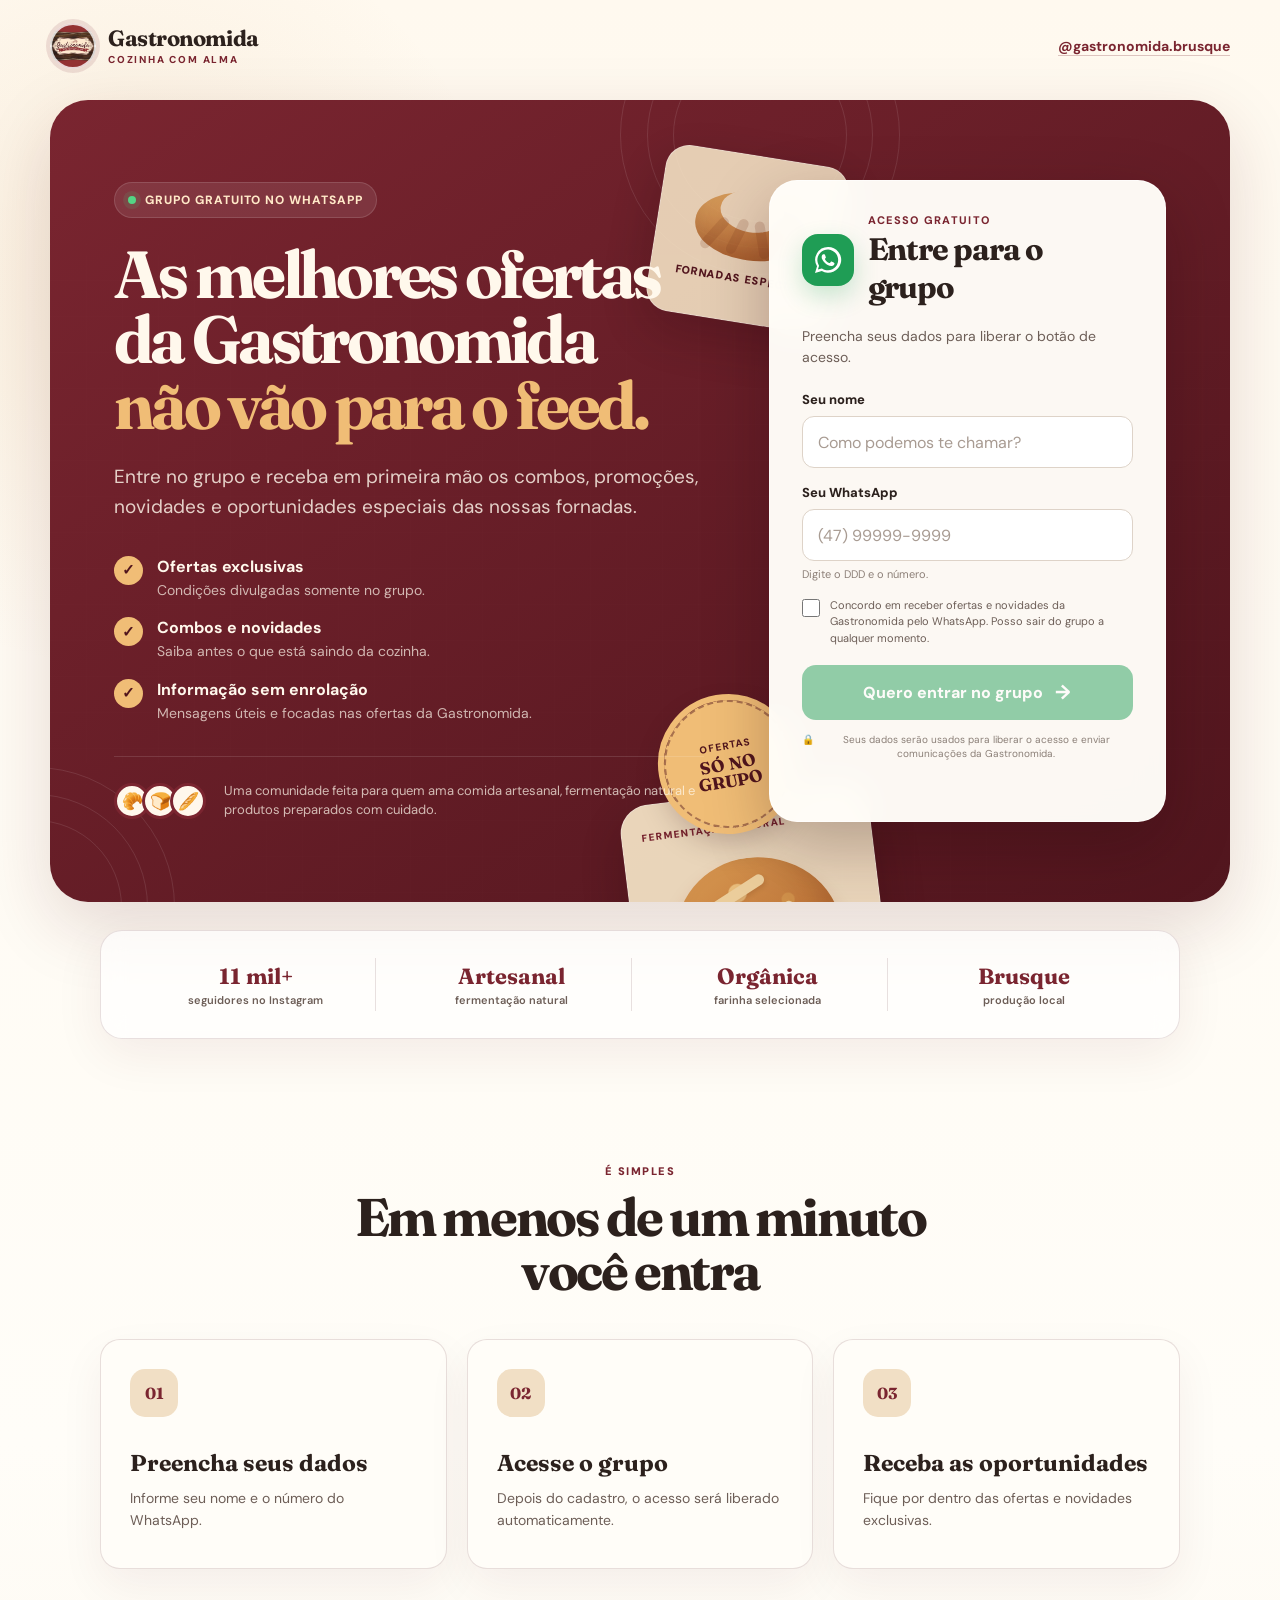
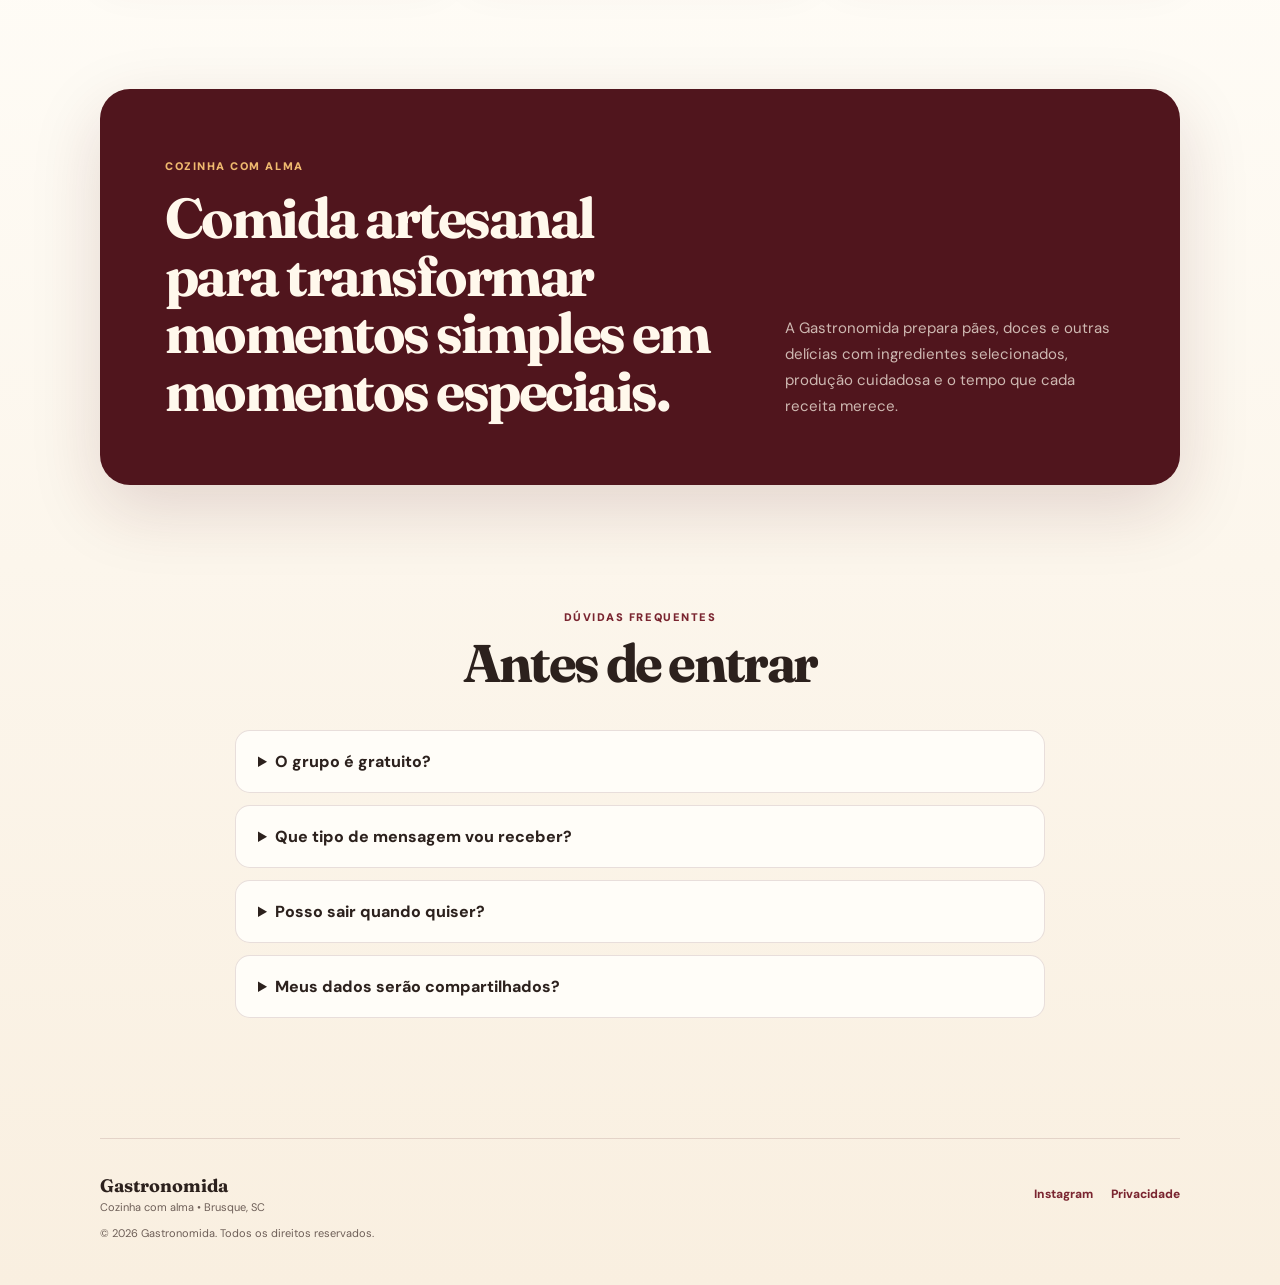
==== commit 89e06c0f: "Substitui ícone "G" pela foto de perfil da Gastronomida Troca o texto "G" no brand-mark pela imagem " ====
--- a/index.html
+++ b/index.html
@@ -28,7 +28,7 @@
 
   <header class="topbar">
     <a class="brand" href="https://www.instagram.com/gastronomida.brusque/" target="_blank" rel="noopener noreferrer" aria-label="Abrir o Instagram da Gastronomida">
-      <span class="brand-mark" aria-hidden="true">G</span>
+      <span class="brand-mark" aria-hidden="true"></span>
       <span class="brand-text">
         <strong>Gastronomida</strong>
         <small>Cozinha com alma</small>
--- a/styles.css
+++ b/styles.css
@@ -81,13 +81,11 @@
   border-radius: 50%;
   display: grid;
   place-items: center;
-  color: var(--cream);
-  background: var(--wine);
+  background-image: url("gastronomida-perfil.webp");
+  background-size: cover;
+  background-position: center;
   border: 2px solid rgba(255, 255, 255, 0.8);
   box-shadow: 0 0 0 4px rgba(122, 37, 48, 0.12);
-  font-family: var(--font-display);
-  font-size: 25px;
-  font-weight: 700;
 }
 
 .brand-text {
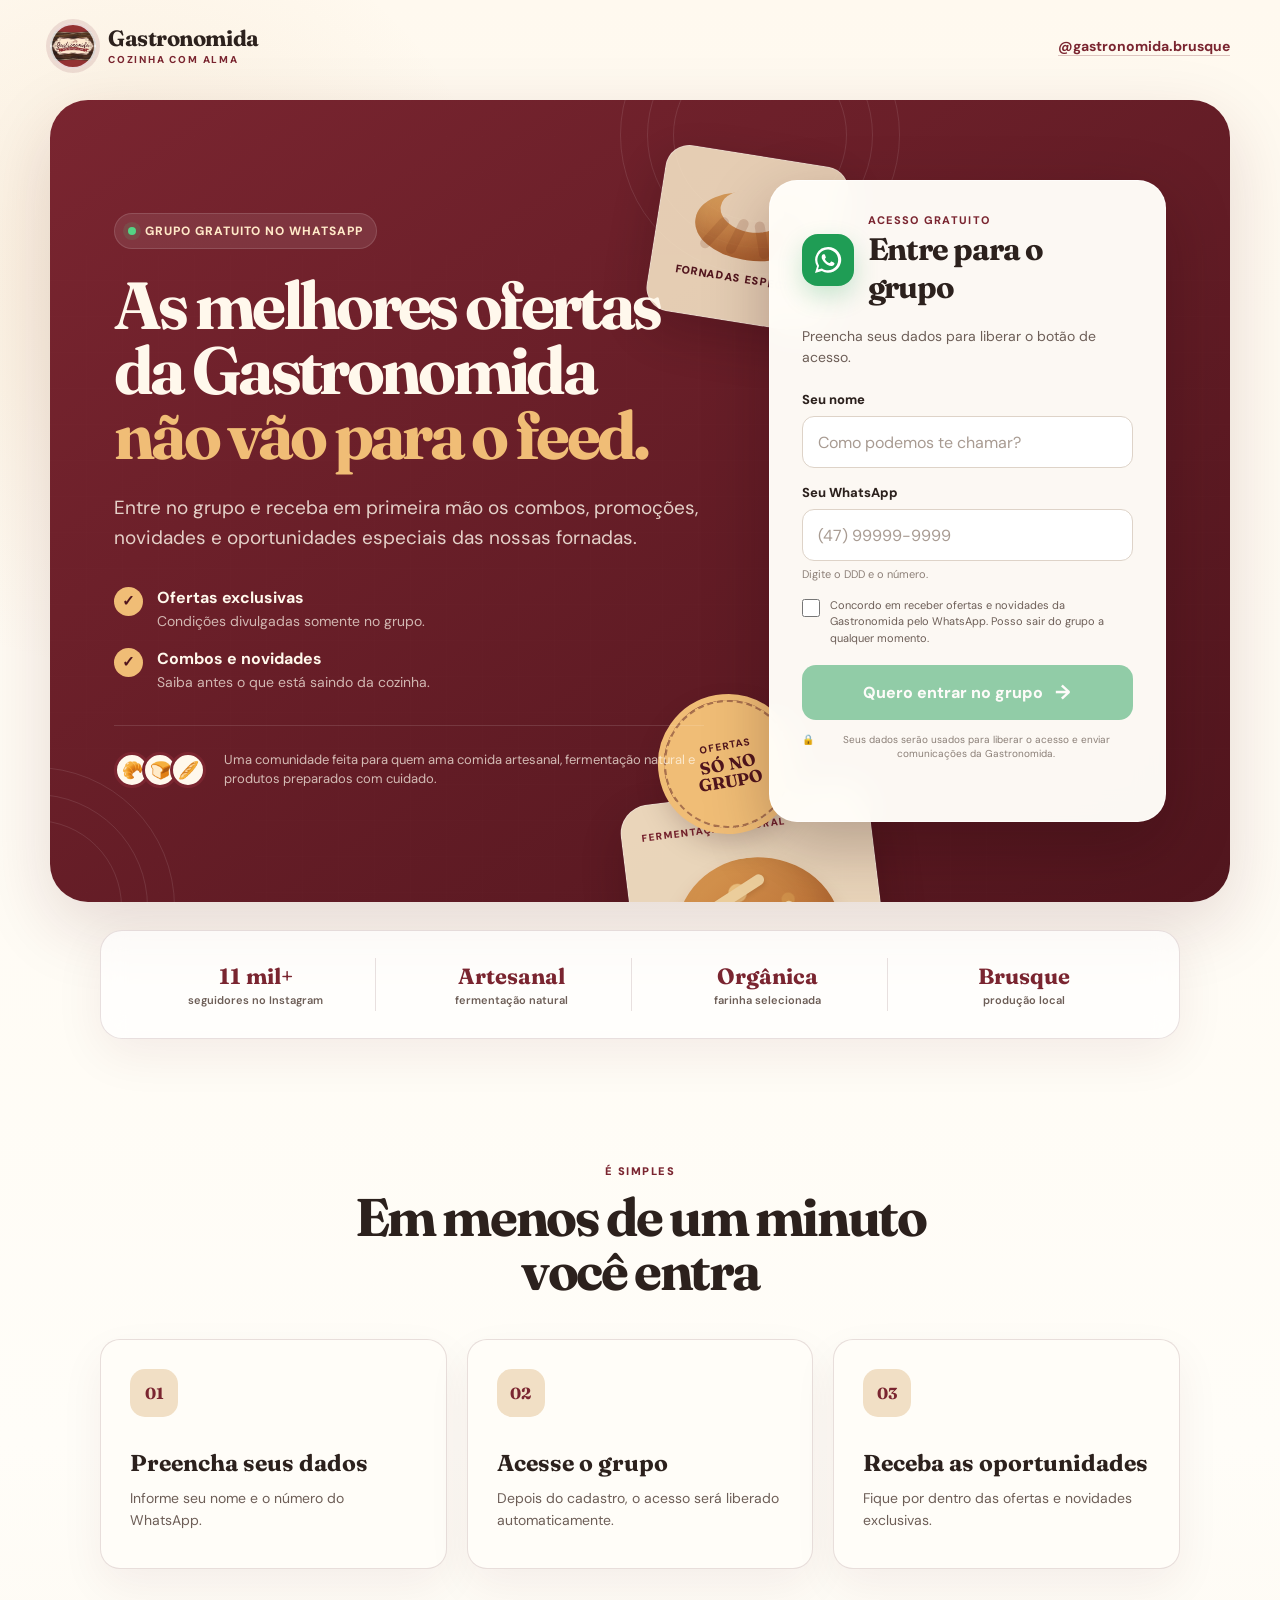
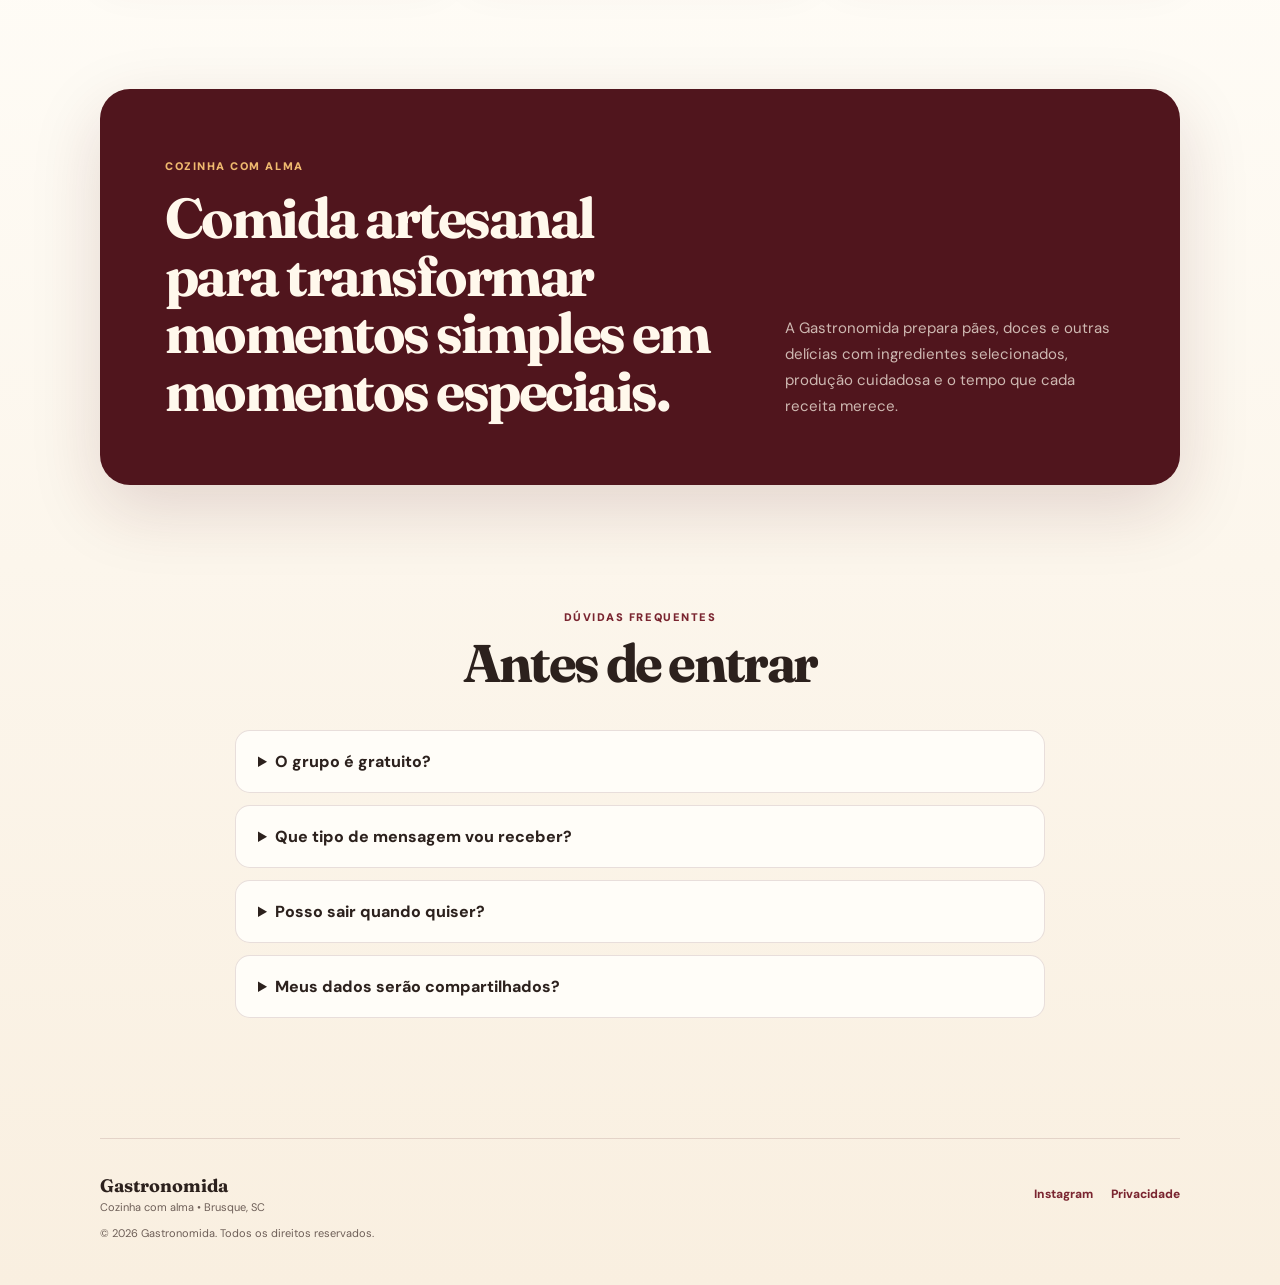
==== commit e09f03b3: "Remove item "Informação sem enrolação" da lista de benefícios A lista passa a exibir apenas 2 itens:" ====
--- a/index.html
+++ b/index.html
@@ -69,13 +69,6 @@
             <div>
               <strong>Combos e novidades</strong>
               <span>Saiba antes o que está saindo da cozinha.</span>
-            </div>
-          </li>
-          <li>
-            <span class="check" aria-hidden="true">✓</span>
-            <div>
-              <strong>Informação sem enrolação</strong>
-              <span>Mensagens úteis e focadas nas ofertas da Gastronomida.</span>
             </div>
           </li>
         </ul>
